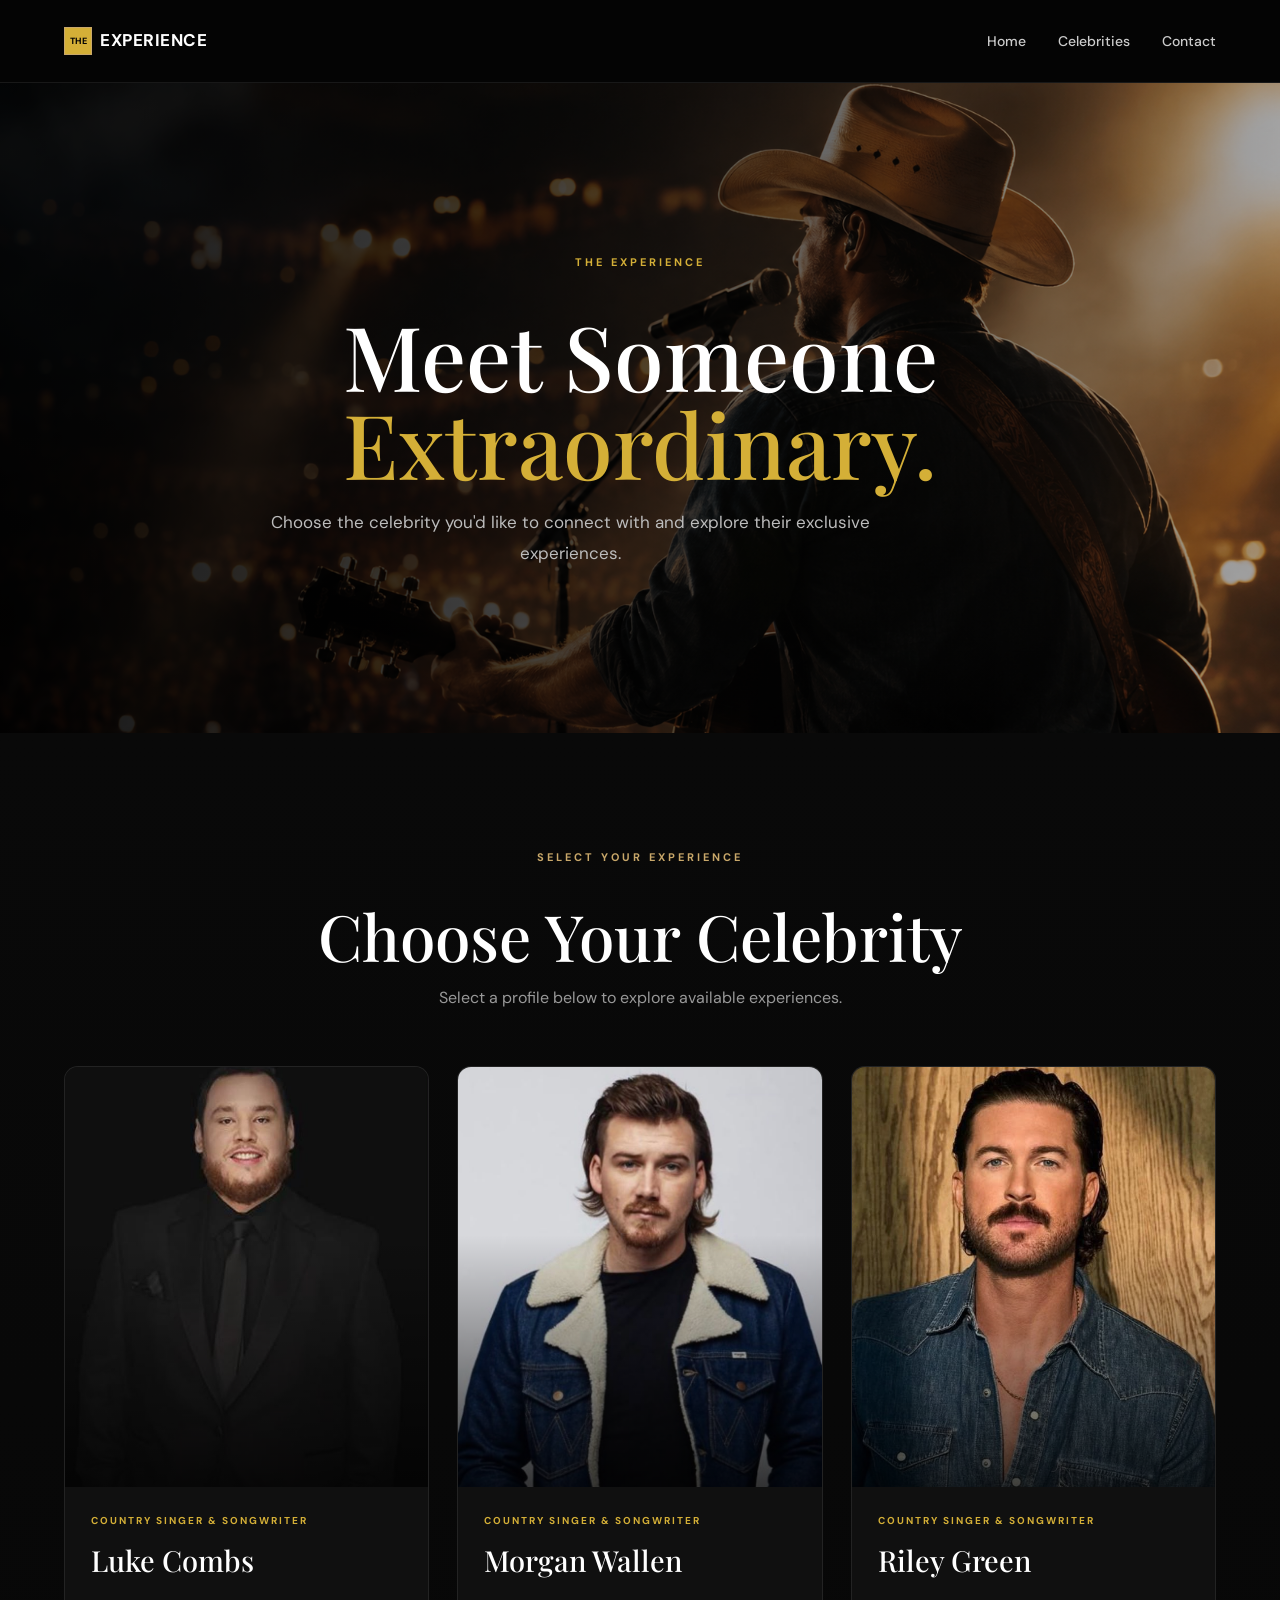
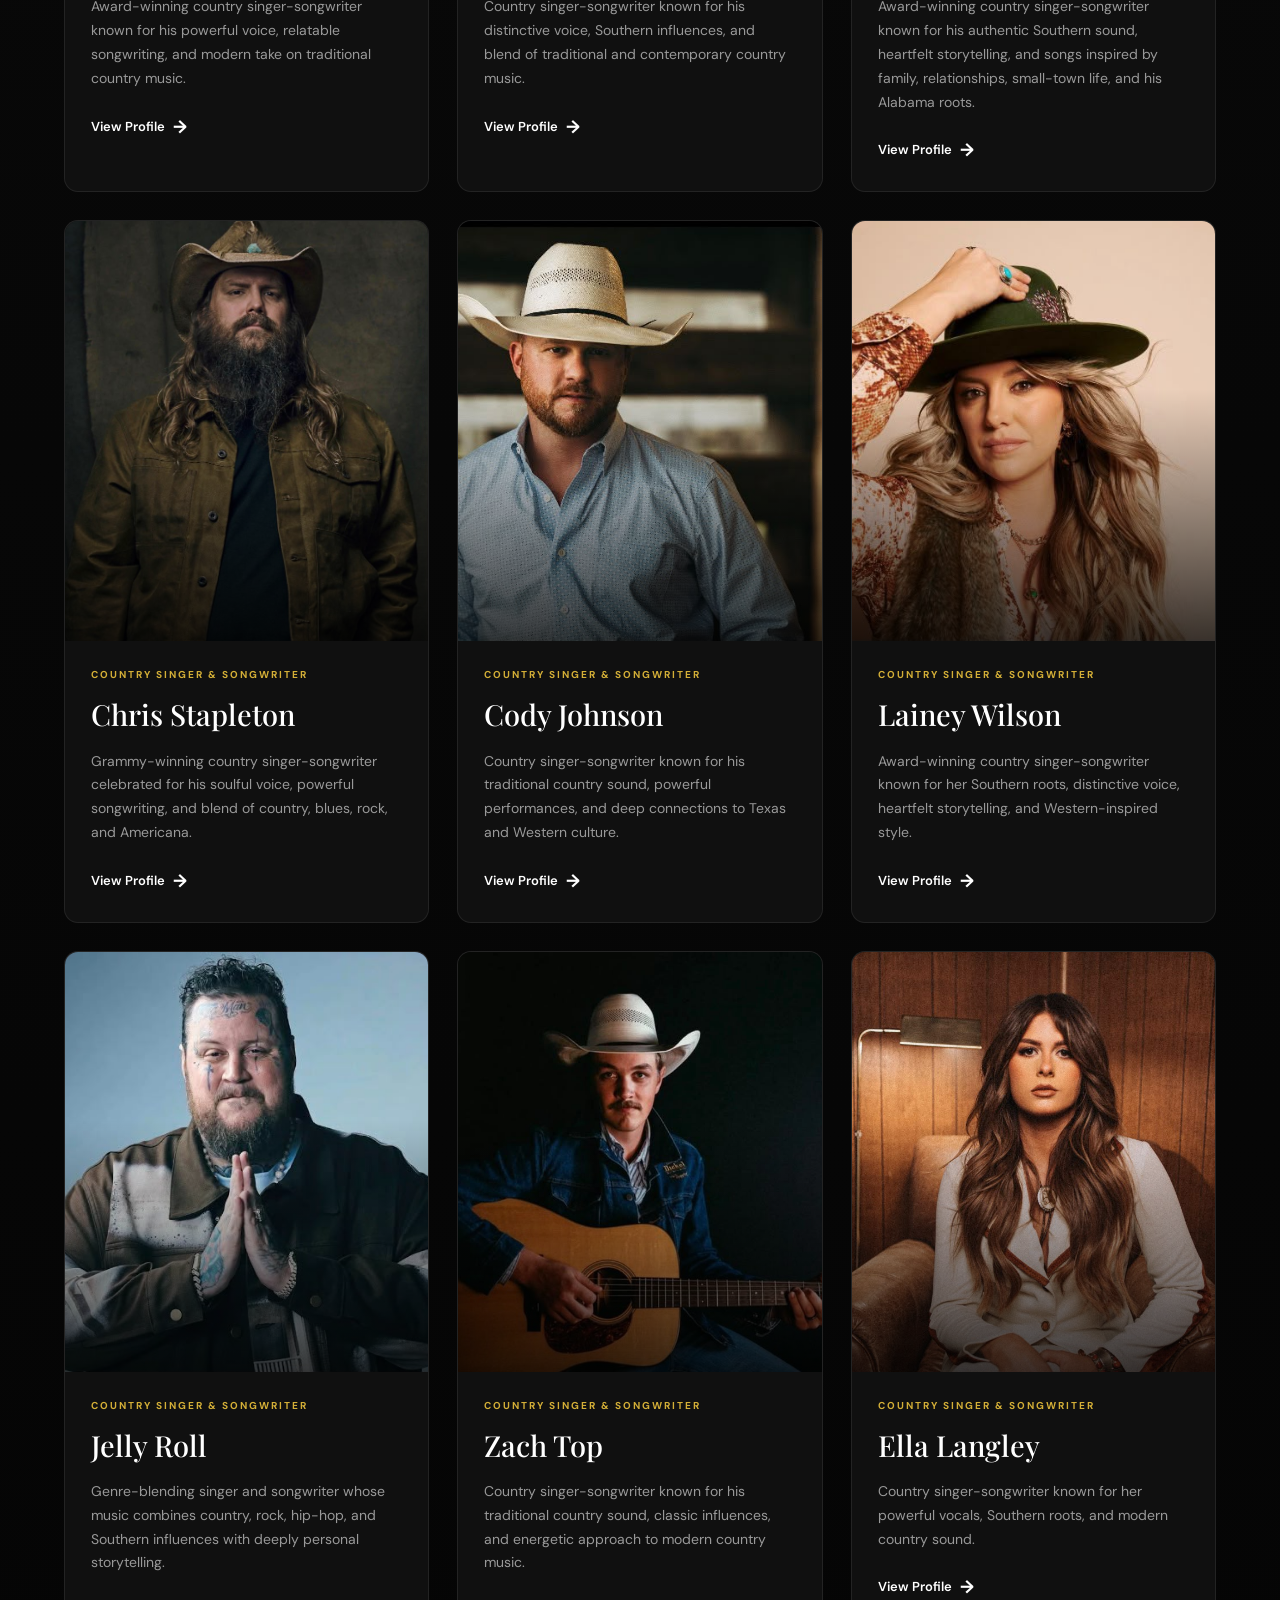
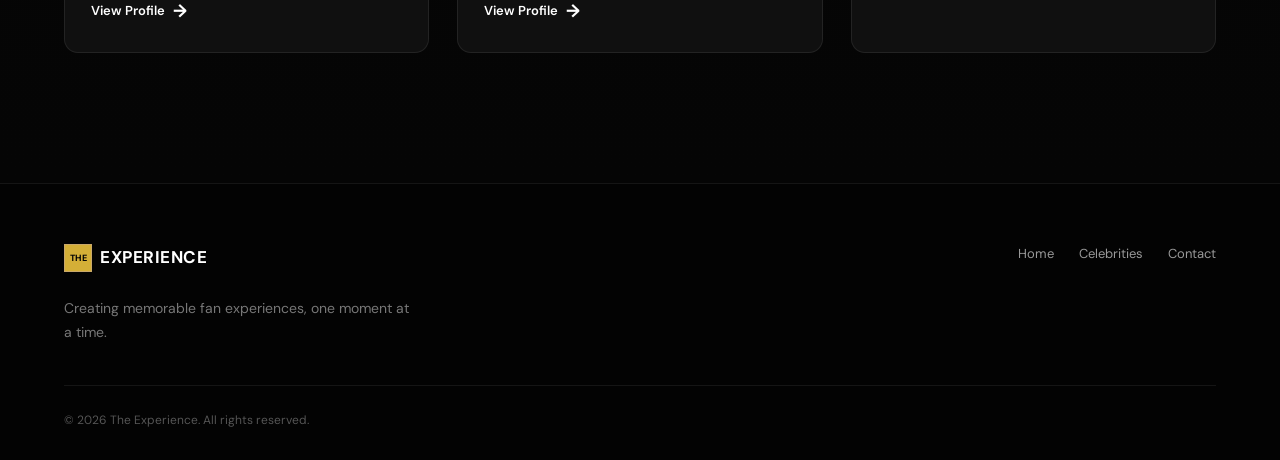
==== index.html @ 3ebaceb6 "Initial Redlightmanagementbooking.com" ====
<!DOCTYPE html>
<html lang="en">

<head>
    <meta charset="UTF-8">

    <meta name="viewport" content="width=device-width, initial-scale=1.0">

    <title>Select Your Celebrity</title>

    <link rel="stylesheet" href="css/style.css">

    <link
        href="https://fonts.googleapis.com/css2?family=DM+Sans:wght@400;500;600;700&family=Playfair+Display:wght@500;600;700&display=swap"
        rel="stylesheet">
</head>

<body>

    <!-- NAVIGATION -->

    <header class="site-header">

        <div class="container nav-container">

            <a href="index.html" class="logo">
                <span>THE</span>
                EXPERIENCE
            </a>

            <nav class="main-nav">

                <a href="index.html">
                    Home
                </a>

                <a href="#celebrities">
                    Celebrities
                </a>

                <a href="#" id="contactTawk">
                    Contact
                </a>

            </nav>

        </div>

    </header>


    <!-- HERO -->

    <main>

        <section class="selection-hero">

            <div class="container">

                <div class="selection-content">

                    <span class="eyebrow">
                        THE EXPERIENCE
                    </span>

                    <h1>
                        Meet Someone
                        <br>
                        <em>Extraordinary.</em>
                    </h1>

                    <p>
                        Choose the celebrity you'd like to
                        connect with and explore their
                        exclusive experiences.
                    </p>

                </div>

            </div>

        </section>


        <!-- CELEBRITY SELECTION -->

        <section class="celebrity-selection" id="celebrities">

            <div class="container">

                <div class="section-heading">

                    <span class="eyebrow">
                        SELECT YOUR EXPERIENCE
                    </span>

                    <h2>
                        Choose Your Celebrity
                    </h2>

                    <p>
                        Select a profile below to explore
                        available experiences.
                    </p>

                </div>


                <!-- CARDS GENERATED BY JAVASCRIPT -->

                <div class="celebrity-grid" id="celebrityGrid"></div>

            </div>

        </section>

    </main>


    <!-- FOOTER -->

    <footer class="site-footer">

        <div class="container">

            <div class="footer-content">

                <div>
                    <div class="logo">
                        <span>THE</span>
                        EXPERIENCE
                    </div>
                    <br>

                    <p>
                        Creating memorable fan experiences,
                        one moment at a time.
                    </p>
                </div>

                <div class="footer-links">

                    <a href="index.html">
                        Home
                    </a>

                    <a href="#celebrities">
                        Celebrities
                    </a>

                    <a href="#" id="contactTawk">
                        Contact
                    </a>

                </div>

            </div>

            <div class="footer-bottom">

                <p>
                    © 2026 The Experience.
                    All rights reserved.
                </p>

            </div>

        </div>

    </footer>


    <script src="js/celebrities.js"></script>
    <script src="js/script.js"></script>

    <!--Start of Tawk.to Script-->
    <script type="text/javascript">
        var Tawk_API = Tawk_API || {}, Tawk_LoadStart = new Date();
        (function () {
            var s1 = document.createElement("script"), s0 = document.getElementsByTagName("script")[0];
            s1.async = true;
            s1.src = 'https://embed.tawk.to/6ab15b1804573f34480e9dd4/1k32cnn01';
            s1.charset = 'UTF-8';
            s1.setAttribute('crossorigin', '*');
            s0.parentNode.insertBefore(s1, s0);
        })();
    </script>
    <!--End of Tawk.to Script-->
</body>

</html>
---- css/style.css ----
* {
    margin: 0;
    padding: 0;
    box-sizing: border-box;
}

:root {
    --black: #080808;
    --dark: #101010;
    --dark-2: #151515;
    --white: #ffffff;
    --gray: #a5a5a5;
    --gold: #c9a86a;
    --gold-light: #e0c38b;
    --border: rgba(255, 255, 255, 0.1);
}

html {
    scroll-behavior: smooth;
}

body {
    background: var(--black);
    color: var(--white);
    font-family: "DM Sans", sans-serif;
    line-height: 1.6;
}

a {
    color: inherit;
    text-decoration: none;
}

img {
    width: 100%;
    display: block;
}

.navbar {
    height: 85px;
    padding: 0 6%;
    display: flex;
    align-items: center;
    justify-content: space-between;
    border-bottom: 1px solid var(--border);
    background: rgba(8, 8, 8, 0.9);
    backdrop-filter: blur(15px);
    position: sticky;
    top: 0;
    z-index: 1000;
}

.logo {
    display: flex;
    align-items: center;
    gap: 12px;
    font-size: 19px;
    font-weight: 700;
}

.logo span {
    width: 38px;
    height: 38px;
    border: 1px solid var(--gold);
    color: var(--gold);
    display: flex;
    align-items: center;
    justify-content: center;
    font-size: 12px;
    letter-spacing: 1px;
}

.nav-links {
    display: flex;
    gap: 35px;
}

.nav-links a {
    color: #aaa;
    font-size: 14px;
    transition: 0.3s;
}

.nav-links a:hover,
.nav-links .active {
    color: white;
}

.explore-button {
    /* border: 1px solid var(--gold); */
    padding: 11px 18px;
    color: var(--gold);
    font-size: 13px;
    transition: 0.3s;
}

.explore-button:hover {
    background: var(--gold);
    color: black;
}

.profile-actions {
    display: flex;
    flex-wrap: wrap;
    gap: 14px;
    margin-top: 32px;
    padding-top: 4px;
    align-items: center;
}

.explore-button {
    display: inline-flex;
    align-items: center;
    justify-content: center;
    min-height: 42px;
    padding: 0 15px;
    color: var(--gold);
    font-size: 13px;
    font-weight: 500;
    letter-spacing: 0.4px;
    text-decoration: none;
    border: 1px solid var(--gold);
    transition: all 0.3s ease;
}

.explore-button:hover {
    background: var(--gold);
    color: black;
    transform: translateY(-1px);
}

@media (max-width: 700px) {
    .profile-actions {
        margin-top: 26px;
        gap: 10px;
    }

    .explore-button {
        padding: 10px 15px;
        font-size: 12px;
    }
}

.nav-button {
    display: inline-flex;
    align-items: center;
    justify-content: center;
    white-space: nowrap;
    margin-left: 20px;
    border: 1px solid var(--gold);
    padding: 11px 18px;
    color: var(--gold);
    font-size: 13px;
    transition: 0.3s;
}

.nav-button:hover {
    background: var(--gold);
    color: black;
}

.menu-toggle {
    display: none;
    background: none;
    color: white;
    border: none;
    font-size: 25px;
    cursor: pointer;
}

.hero {
    min-height: calc(100vh - 85px);
    padding: 80px 8%;
    display: grid;
    grid-template-columns: 1fr 0.85fr;
    gap: 80px;
    align-items: center;
}

.eyebrow {
    color: var(--gold);
    font-size: 11px;
    font-weight: 700;
    letter-spacing: 3px;
    margin-bottom: 20px;
}

.hero h1 {
    font-family: "Playfair Display", serif;
    font-size: clamp(55px, 7vw, 100px);
    line-height: 0.98;
    font-weight: 500;
    max-width: 700px;
}

.hero h1 span,
.section-heading span,
.about-content h2 span,
.cta h2 span {
    color: var(--gold);
}

.hero-text {
    color: var(--gray);
    max-width: 520px;
    margin: 30px 0;
    font-size: 17px;
}

.hero-buttons {
    display: flex;
    gap: 15px;
}

.btn {
    display: inline-block;
    padding: 14px 24px;
    font-size: 13px;
    font-weight: 600;
    transition: 0.3s;
}

.btn-primary {
    background: var(--gold);
    color: #080808;
}

.btn-primary:hover {
    background: var(--gold-light);
    transform: translateY(-2px);
}

.btn-outline {
    border: 1px solid var(--border);
    color: white;
}

.btn-outline:hover {
    border-color: var(--gold);
    color: var(--gold);
}

.hero-image {
    position: relative;
    max-width: 520px;
    margin-left: auto;
}

.hero-image img {
    height: 650px;
    object-fit: cover;
    filter: grayscale(10%);
}

.image-glow {
    position: absolute;
    width: 250px;
    height: 250px;
    background: rgba(201, 168, 106, 0.2);
    filter: blur(100px);
    right: -50px;
    bottom: 30px;
}

.floating-card {
    position: absolute;
    bottom: 30px;
    left: -40px;
    background: rgba(15, 15, 15, 0.9);
    border: 1px solid var(--border);
    padding: 16px 20px;
    display: flex;
    align-items: center;
    gap: 12px;
    backdrop-filter: blur(10px);
}

.floating-card strong {
    display: block;
    font-size: 13px;
}

.floating-card small {
    color: var(--gray);
    font-size: 11px;
}

.status-dot {
    width: 8px;
    height: 8px;
    background: #69c56b;
    border-radius: 50%;
}

.stats {
    border-top: 1px solid var(--border);
    border-bottom: 1px solid var(--border);
    padding: 30px 8%;
    display: grid;
    grid-template-columns: repeat(4, 1fr);
}

.stat {
    text-align: center;
    border-right: 1px solid var(--border);
}

.stat:last-child {
    border: none;
}

.stat strong {
    display: block;
    font-family: "Playfair Display", serif;
    color: var(--gold);
    font-size: 30px;
}

.stat span {
    color: var(--gray);
    font-size: 12px;
}

.section {
    padding: 130px 8%;
}

.about {
    display: grid;
    grid-template-columns: 0.9fr 1fr;
    gap: 100px;
    align-items: center;
}

.about-image img {
    height: 600px;
    object-fit: cover;
}

.about-content h2,
.section-heading h2,
.cta h2 {
    font-family: "Playfair Display", serif;
    font-size: clamp(40px, 5vw, 65px);
    font-weight: 500;
    line-height: 1.1;
}

.about-content p {
    color: var(--gray);
    margin-top: 25px;
    max-width: 560px;
}

.text-link {
    display: inline-block;
    margin-top: 30px;
    color: var(--gold);
    font-size: 14px;
}

.section-heading {
    margin-bottom: 60px;
    max-width: 650px;
}

.experience {
    background: #0d0d0d;
}

.experience-grid {
    display: grid;
    grid-template-columns: repeat(4, 1fr);
    border-top: 1px solid var(--border);
}

.experience-card {
    padding: 35px 30px;
    border-right: 1px solid var(--border);
}

.experience-card:last-child {
    border-right: none;
}

.number {
    color: var(--gold);
    font-size: 12px;
    margin-bottom: 50px;
}

.experience-card h3 {
    margin-bottom: 15px;
}

.experience-card p {
    color: var(--gray);
    font-size: 14px;
}

.package-grid {
    display: grid;
    grid-template-columns: repeat(3, 1fr);
    gap: 20px;
}

.package-card {
    border: 1px solid var(--border);
    padding: 35px;
    position: relative;
    background: #0d0d0d;
}

.package-card.featured {
    border-color: var(--gold);
}

.popular {
    position: absolute;
    top: 0;
    right: 0;
    background: var(--gold);
    color: black;
    padding: 7px 12px;
    font-size: 9px;
    font-weight: 700;
    letter-spacing: 1px;
}

.package-top span {
    color: var(--gold);
    font-size: 10px;
    letter-spacing: 2px;
}

.package-top h3 {
    font-family: "Playfair Display", serif;
    font-size: 27px;
    margin-top: 10px;
}

.price {
    font-size: 38px;
    margin: 20px 0;
}

.package-card ul {
    list-style: none;
    border-top: 1px solid var(--border);
    padding-top: 20px;
}

.package-card li {
    color: var(--gray);
    font-size: 13px;
    margin: 12px 0;
}

.package-button {
    display: block;
    text-align: center;
    border: 1px solid var(--border);
    padding: 13px;
    margin-top: 30px;
    font-size: 12px;
    transition: 0.3s;
}

.package-button:hover {
    background: var(--gold);
    color: black;
}

.center-button {
    text-align: center;
    margin-top: 50px;
}

.cta {
    margin: 0 8% 120px;
    padding: 90px;
    background: #111;
    border: 1px solid var(--border);
    text-align: center;
}

.cta>div {
    max-width: 700px;
    margin: auto;
}

.cta p:not(.eyebrow) {
    color: var(--gray);
    margin: 25px auto;
    max-width: 550px;
}

footer {
    border-top: 1px solid var(--border);
    padding: 70px 8% 30px;
}

.footer-main {
    display: flex;
    justify-content: space-between;
    gap: 50px;
}

.footer-main>div:first-child {
    max-width: 300px;
}

.footer-main p {
    color: var(--gray);
    font-size: 13px;
    margin-top: 20px;
}

.footer-links {
    display: flex;
    gap: 80px;
}

.footer-links div {
    display: flex;
    flex-direction: column;
    gap: 10px;
}

.footer-links h4 {
    margin-bottom: 10px;
    font-size: 13px;
}

.footer-links a {
    color: var(--gray);
    font-size: 12px;
}

.footer-links a:hover {
    color: var(--gold);
}

.footer-bottom {
    border-top: 1px solid var(--border);
    margin-top: 60px;
    padding-top: 25px;
    display: flex;
    justify-content: space-between;
    color: #666;
    font-size: 11px;
}


@media (max-width: 900px) {

    /* Keep Request a Meet & Greet inside nav & visible on mobile */


    .nav-links {
        display: none;
        position: absolute;
        top: 100%;
        left: 0;
        right: 0;
        width: 100%;
        background: #050505;
        padding: 20px;
        flex-direction: column;
        gap: 18px;
        z-index: 1000;
    }

    .nav-links.mobile-open {
        display: flex;
    }

    .nav-links .nav-button {
        display: inline-flex;
        width: 100%;
        margin: 8px 0 0;
        justify-content: center;
    }

    .menu-toggle {
        display: flex;
    }



    .menu-toggle {
        display: block;
    }

    .hero {
        grid-template-columns: 1fr;
        padding-top: 60px;
    }

    .hero-image {
        margin: auto;
        width: 100%;
    }

    .stats {
        grid-template-columns: repeat(2, 1fr);
        gap: 25px;
    }

    .stat:nth-child(2) {
        border: none;
    }

    .about {
        grid-template-columns: 1fr;
        gap: 50px;
    }

    .experience-grid {
        grid-template-columns: repeat(2, 1fr);
    }

    .experience-card:nth-child(2) {
        border-right: none;
    }

    .package-grid {
        grid-template-columns: 1fr;
    }

    .footer-main {
        flex-direction: column;
    }

    .footer-links {
        flex-wrap: wrap;
        gap: 40px;
    }
}


@media (max-width: 600px) {

    .navbar {
        padding: 0 5%;
    }

    .hero,
    .section {
        padding-left: 5%;
        padding-right: 5%;
    }

    .hero h1 {
        font-size: 54px;
    }

    .hero-buttons {
        flex-direction: column;
    }

    .hero-buttons .btn {
        text-align: center;
    }

    .hero-image img {
        height: 500px;
    }

    .floating-card {
        left: 15px;
    }

    .stats {
        padding: 30px 5%;
    }

    .experience-grid {
        grid-template-columns: 1fr;
    }

    .experience-card {
        border-right: none;
        border-bottom: 1px solid var(--border);
    }

    .cta {
        margin: 0 5% 80px;
        padding: 60px 25px;
    }

    .footer-bottom {
        flex-direction: column;
        gap: 10px;
    }
}

.reveal {
    opacity: 0;
    transform: translateY(25px);
    transition: 0.7s ease;
}

.reveal.show {
    opacity: 1;
    transform: translateY(0);
}

@media (max-width: 900px) {

    .nav-links.mobile-open {
        display: flex;
        position: absolute;
        top: 85px;
        left: 0;
        right: 0;
        background: #080808;
        border-bottom: 1px solid rgba(255, 255, 255, 0.1);
        padding: 25px;
        flex-direction: column;
        gap: 20px;
    }

}


/* ================================
   PACKAGES PAGE
================================ */

.page-hero {
    padding: 120px 8% 80px;
    text-align: center;
    border-bottom: 1px solid var(--border);
}

.page-hero h1 {
    font-family: "Playfair Display", serif;
    font-size: clamp(50px, 7vw, 85px);
    font-weight: 500;
    line-height: 1;
}

.page-hero h1 span {
    color: var(--gold);
}

.page-hero>p:last-child {
    max-width: 600px;
    margin: 30px auto 0;
    color: var(--gray);
}

.packages-section {
    padding: 100px 8%;
}

.large-packages {
    align-items: stretch;
}

.large-packages .package-card {
    display: flex;
    flex-direction: column;
}

.package-description {
    color: var(--gray);
    font-size: 13px;
    line-height: 1.7;
    margin-top: 10px;
}

.package-divider {
    height: 1px;
    background: var(--border);
    margin: 30px 0;
}

.package-card h4 {
    font-size: 13px;
    margin-bottom: 15px;
}

.large-packages .package-card ul {
    flex: 1;
}

.package-note {
    margin: 0 8% 120px;
    padding: 80px;
    background: #0d0d0d;
    border: 1px solid var(--border);
}

.package-note>div {
    max-width: 750px;
}

.package-note h2 {
    font-family: "Playfair Display", serif;
    font-size: clamp(35px, 5vw, 55px);
    font-weight: 500;
    line-height: 1.1;
}

.package-note h2 span {
    color: var(--gold);
}

.package-note p:not(.eyebrow) {
    color: var(--gray);
    margin-top: 25px;
    max-width: 650px;
}

@media (max-width: 900px) {

    .page-hero {
        padding: 90px 5% 60px;
    }

    .packages-section {
        padding: 70px 5%;
    }

    .package-note {
        margin: 0 5% 80px;
        padding: 50px 30px;
    }

}



/* ================================
   BOOKING PAGE
================================ */

.booking-hero {
    padding: 110px 8% 80px;
    border-bottom: 1px solid var(--border);
}

.booking-hero h1 {
    font-family: "Playfair Display", serif;
    font-size: clamp(50px, 7vw, 85px);
    font-weight: 500;
    line-height: 1;
}

.booking-hero h1 span {
    color: var(--gold);
}

.booking-hero>p:last-child {
    max-width: 650px;
    color: var(--gray);
    margin-top: 25px;
}

.booking-section {
    padding: 100px 8% 130px;
}

.booking-layout {
    display: grid;
    grid-template-columns: 0.75fr 1.25fr;
    gap: 90px;
    align-items: start;
}

.booking-info {
    position: sticky;
    top: 120px;
}

.booking-info h2 {
    font-family: "Playfair Display", serif;
    font-size: clamp(40px, 4vw, 58px);
    font-weight: 500;
    line-height: 1.1;
}

.booking-info>p:not(.eyebrow) {
    color: var(--gray);
    margin: 25px 0 50px;
}

.booking-point {
    display: flex;
    gap: 20px;
    padding: 25px 0;
    border-top: 1px solid var(--border);
}

.booking-point>span {
    color: var(--gold);
    font-size: 12px;
}

.booking-point h3 {
    font-size: 14px;
    margin-bottom: 5px;
}

.booking-point p {
    color: var(--gray);
    font-size: 12px;
}

.booking-form-container {
    background: #0d0d0d;
    border: 1px solid var(--border);
    padding: 45px;
}

.form-title {
    border-bottom: 1px solid var(--border);
    padding-bottom: 30px;
    margin-bottom: 30px;
}

.form-title>span {
    color: var(--gold);
    font-size: 10px;
    letter-spacing: 2px;
}

.form-title h2 {
    font-family: "Playfair Display", serif;
    font-size: 35px;
    font-weight: 500;
    margin-top: 8px;
}

.form-row {
    display: grid;
    grid-template-columns: 1fr 1fr;
    gap: 18px;
}

.form-group {
    margin-bottom: 22px;
}

.form-group label {
    display: block;
    font-size: 11px;
    color: #bbb;
    margin-bottom: 8px;
}

.form-group input,
.form-group select,
.form-group textarea {
    width: 100%;
    background: #080808;
    border: 1px solid #292929;
    color: white;
    padding: 14px;
    font-family: inherit;
    font-size: 13px;
    outline: none;
    transition: 0.3s;
}

.form-group input:focus,
.form-group select:focus,
.form-group textarea:focus {
    border-color: var(--gold);
}

.form-group textarea {
    resize: vertical;
}

.form-group select option {
    background: #111;
}

.checkbox {
    display: flex;
    gap: 10px;
    align-items: flex-start;
    color: var(--gray);
    font-size: 11px;
    line-height: 1.5;
    margin: 20px 0;
}

.checkbox input {
    margin-top: 3px;
    accent-color: var(--gold);
}

.form-submit {
    width: 100%;
    border: none;
    background: var(--gold);
    color: #080808;
    padding: 16px;
    font-family: inherit;
    font-weight: 700;
    cursor: pointer;
    transition: 0.3s;
}

.form-submit:hover {
    background: var(--gold-light);
}

.form-message {
    display: none;
    margin-top: 20px;
    padding: 15px;
    border: 1px solid var(--gold);
    color: var(--gold);
    font-size: 13px;
    text-align: center;
}

@media (max-width: 900px) {

    .booking-hero {
        padding: 80px 5% 60px;
    }

    .booking-section {
        padding: 70px 5%;
    }

    .booking-layout {
        grid-template-columns: 1fr;
        gap: 60px;
    }

    .booking-info {
        position: static;
    }

}

@media (max-width: 600px) {

    .booking-form-container {
        padding: 25px 20px;
    }

    .form-row {
        grid-template-columns: 1fr;
        gap: 0;
    }

}



/* =================================
   CONTACT PAGE
================================= */

.contact-hero {
    padding: 110px 8% 80px;
    border-bottom: 1px solid var(--border);
}

.contact-hero h1 {
    font-family: "Playfair Display", serif;
    font-size: clamp(50px, 7vw, 85px);
    font-weight: 500;
    line-height: 1;
    max-width: 850px;
}

.contact-hero h1 span {
    color: var(--gold);
}

.contact-hero>p:last-child {
    max-width: 650px;
    color: var(--gray);
    margin-top: 25px;
}


.contact-section {
    padding: 110px 8%;
}

.contact-grid {
    display: grid;
    grid-template-columns: 0.8fr 1.2fr;
    gap: 100px;
    align-items: start;
}

.contact-info h2 {
    font-family: "Playfair Display", serif;
    font-size: clamp(40px, 4vw, 58px);
    font-weight: 500;
    line-height: 1.1;
}

.contact-intro {
    color: var(--gray);
    margin: 25px 0 45px;
    max-width: 480px;
}

.contact-detail {
    display: flex;
    align-items: center;
    gap: 18px;
    padding: 22px 0;
    border-top: 1px solid var(--border);
}

.contact-icon {
    width: 42px;
    height: 42px;
    border: 1px solid var(--border);
    color: var(--gold);
    display: flex;
    align-items: center;
    justify-content: center;
}

.contact-detail small,
.social-section>small {
    display: block;
    color: var(--gold);
    font-size: 9px;
    letter-spacing: 2px;
    margin-bottom: 5px;
}

.contact-detail a,
.contact-detail p {
    color: #ddd;
    font-size: 13px;
}

.contact-detail a:hover {
    color: var(--gold);
}

.social-section {
    margin-top: 25px;
    padding-top: 25px;
    border-top: 1px solid var(--border);
}

.social-links {
    display: flex;
    gap: 20px;
    margin-top: 12px;
}

.social-links a {
    color: var(--gray);
    font-size: 12px;
}

.social-links a:hover {
    color: var(--gold);
}


.contact-form-container {
    background: #0d0d0d;
    border: 1px solid var(--border);
    padding: 45px;
}


.faq-section {
    background: #0d0d0d;
    padding: 110px 8%;
}

.faq-list {
    max-width: 900px;
    border-top: 1px solid var(--border);
}

.faq-list details {
    border-bottom: 1px solid var(--border);
}

.faq-list summary {
    padding: 25px 0;
    list-style: none;
    cursor: pointer;
    display: flex;
    justify-content: space-between;
    align-items: center;
    font-size: 15px;
    font-weight: 600;
}

.faq-list summary::-webkit-details-marker {
    display: none;
}

.faq-list summary span {
    color: var(--gold);
    font-size: 22px;
    font-weight: 400;
}

.faq-list details p {
    color: var(--gray);
    font-size: 13px;
    max-width: 750px;
    padding: 0 0 25px;
    line-height: 1.8;
}


.contact-cta {
    margin: 110px 8%;
    padding: 90px 30px;
    border: 1px solid var(--border);
    background: #111;
    text-align: center;
}

.contact-cta h2 {
    font-family: "Playfair Display", serif;
    font-size: clamp(40px, 5vw, 65px);
    font-weight: 500;
    line-height: 1.1;
}

.contact-cta h2 span {
    color: var(--gold);
}

.contact-cta>p:not(.eyebrow) {
    color: var(--gray);
    margin: 20px auto 30px;
}


@media (max-width: 900px) {

    .contact-hero {
        padding: 80px 5% 60px;
    }

    .contact-section {
        padding: 70px 5%;
    }

    .contact-grid {
        grid-template-columns: 1fr;
        gap: 60px;
    }

    .faq-section {
        padding: 80px 5%;
    }

    .contact-cta {
        margin: 80px 5%;
        padding: 60px 25px;
    }

}


@media (max-width: 600px) {

    .contact-form-container {
        padding: 25px 20px;
    }

    .social-links {
        flex-wrap: wrap;
    }

}


/* =================================
   DONATION PAGE
================================= */

.donation-hero {
    padding: 120px 8% 90px;
    border-bottom: 1px solid var(--border);
}

.donation-hero-content {
    max-width: 900px;
}

.donation-hero h1 {
    font-family: "Playfair Display", serif;
    font-size: clamp(52px, 7vw, 90px);
    font-weight: 500;
    line-height: 1;
}

.donation-hero h1 span {
    color: var(--gold);
    display: block;
}

.donation-hero p:last-child {
    color: var(--gray);
    max-width: 650px;
    margin-top: 30px;
    font-size: 16px;
}


.donation-section {
    padding: 110px 8%;
}

.donation-layout {
    display: grid;
    grid-template-columns: 0.9fr 1.1fr;
    gap: 100px;
    align-items: start;
}

.donation-about h2 {
    font-family: "Playfair Display", serif;
    font-size: clamp(40px, 4vw, 60px);
    font-weight: 500;
    line-height: 1.1;
}

.donation-about h2 span {
    color: var(--gold);
}

.donation-about>p:not(.eyebrow) {
    color: var(--gray);
    max-width: 520px;
    margin: 25px 0 45px;
}


.donation-point {
    display: flex;
    gap: 20px;
    padding: 25px 0;
    border-top: 1px solid var(--border);
}

.donation-number {
    color: var(--gold);
    font-size: 12px;
}

.donation-point h3 {
    font-size: 14px;
    margin-bottom: 5px;
}

.donation-point p {
    color: var(--gray);
    font-size: 12px;
}


.donation-card {
    background: #0d0d0d;
    border: 1px solid var(--border);
    padding: 45px;
}

.donation-card-header {
    border-bottom: 1px solid var(--border);
    padding-bottom: 30px;
    margin-bottom: 30px;
}

.donation-card-header span {
    color: var(--gold);
    font-size: 10px;
    letter-spacing: 2px;
}

.donation-card-header h2 {
    font-family: "Playfair Display", serif;
    font-size: 36px;
    font-weight: 500;
    margin-top: 8px;
}


.amount-grid {
    display: grid;
    grid-template-columns: repeat(3, 1fr);
    gap: 10px;
}

.amount-button {
    background: #080808;
    border: 1px solid #292929;
    color: white;
    padding: 17px 10px;
    cursor: pointer;
    font-family: inherit;
    font-weight: 600;
    transition: 0.25s;
}

.amount-button:hover,
.amount-button.selected {
    border-color: var(--gold);
    color: var(--gold);
}


.custom-donation {
    margin-top: 25px;
}

.custom-donation label {
    display: block;
    color: #bbb;
    font-size: 11px;
    margin-bottom: 8px;
}

.amount-input {
    display: flex;
    align-items: center;
    border: 1px solid #292929;
    background: #080808;
}

.amount-input span {
    padding-left: 15px;
    color: var(--gold);
}

.amount-input input {
    width: 100%;
    border: none;
    outline: none;
    background: transparent;
    color: white;
    padding: 15px 10px;
    font-family: inherit;
}


.selected-donation {
    display: flex;
    justify-content: space-between;
    align-items: center;
    border-top: 1px solid var(--border);
    border-bottom: 1px solid var(--border);
    margin-top: 25px;
    padding: 20px 0;
}

.selected-donation span {
    color: var(--gray);
    font-size: 12px;
}

.selected-donation strong {
    color: var(--gold);
    font-size: 22px;
}


.donate-button {
    width: 100%;
    margin-top: 25px;
    border: none;
    background: var(--gold);
    color: #080808;
    padding: 16px;
    font-family: inherit;
    font-weight: 700;
    cursor: pointer;
    transition: 0.3s;
}

.donate-button:hover {
    background: var(--gold-light);
}

.donation-note {
    text-align: center;
    color: #666;
    font-size: 10px;
    margin-top: 15px;
}


.payment-section {
    background: #0d0d0d;
    padding: 110px 8%;
}

.payment-intro {
    color: var(--gray);
    max-width: 600px;
    margin-top: 20px;
}


.payment-grid {
    display: grid;
    grid-template-columns: repeat(1fr);
    gap: 20px;
    margin-top: 60px;
}

.payment-method {
    background: #101010;
    border: 1px solid var(--border);
    padding: 35px;
}

.payment-method h3 {
    margin-top: 20px;
}

.payment-method>p {
    color: var(--gray);
    font-size: 13px;
    margin: 12px 0 25px;
}


.payment-icon {
    width: 48px;
    height: 48px;
    border: 1px solid var(--gold);
    color: var(--gold);
    display: flex;
    align-items: center;
    justify-content: center;
    font-size: 9px;
    letter-spacing: 1px;
}


.payment-action {
    width: 100%;
    border: 1px solid var(--border);
    background: transparent;
    color: white;
    padding: 13px;
    cursor: pointer;
    font-family: inherit;
}

.payment-action:hover {
    border-color: var(--gold);
    color: var(--gold);
}


.crypto-selector {
    display: flex;
    gap: 5px;
    margin-bottom: 20px;
}

.crypto-tab {
    flex: 1;
    background: #080808;
    border: 1px solid #292929;
    color: var(--gray);
    padding: 9px 5px;
    font-size: 10px;
    cursor: pointer;
}

.crypto-tab.active {
    border-color: var(--gold);
    color: var(--gold);
}


.qr-container {
    background: white;
    width: 180px;
    height: 180px;
    margin: 20px auto;
    display: flex;
    align-items: center;
    justify-content: center;
}

.qr-container img {
    width: 160px;
    height: 160px;
    object-fit: contain;
}


.wallet-label {
    color: var(--gray);
    font-size: 10px;
    margin-bottom: 7px;
}

.wallet-box {
    display: flex;
    border: 1px solid #292929;
    background: #080808;
}

.wallet-box span {
    flex: 1;
    padding: 12px;
    color: #aaa;
    font-size: 9px;
    overflow: hidden;
    white-space: nowrap;
    text-overflow: ellipsis;
}

.wallet-box button {
    border: none;
    border-left: 1px solid #292929;
    background: transparent;
    color: var(--gold);
    padding: 0 12px;
    cursor: pointer;
}


.crypto-warning {
    color: #777 !important;
    font-size: 10px !important;
    line-height: 1.6;
    margin-top: 15px !important;
}


.bank-details {
    border-top: 1px solid var(--border);
}

.bank-details div {
    padding: 13px 0;
    border-bottom: 1px solid var(--border);
}

.bank-details span {
    display: block;
    color: var(--gold);
    font-size: 8px;
    letter-spacing: 1px;
    margin-bottom: 4px;
}

.bank-details strong {
    color: #ddd;
    font-size: 12px;
}


.payment-note {
    font-size: 10px !important;
    color: #777 !important;
}


.transparency-section {
    padding: 100px 8%;
}

.transparency-section>div {
    max-width: 800px;
    margin: auto;
    text-align: center;
}

.transparency-section h2 {
    font-family: "Playfair Display", serif;
    font-size: clamp(40px, 5vw, 60px);
    font-weight: 500;
}

.transparency-section p:last-child {
    color: var(--gray);
    margin-top: 25px;
    line-height: 1.8;
}


@media (max-width: 1000px) {

    .donation-layout {
        grid-template-columns: 1fr;
        gap: 60px;
    }

    .payment-grid {
        grid-template-columns: 1fr;
    }

}


@media (max-width: 600px) {

    .donation-hero {
        padding: 80px 5% 60px;
    }

    .donation-section,
    .payment-section,
    .transparency-section {
        padding-left: 5%;
        padding-right: 5%;
    }

    .donation-card {
        padding: 25px 20px;
    }

    .amount-grid {
        grid-template-columns: repeat(2, 1fr);
    }

}

/* =========================
   DIRECT PAYMENT - HIDDEN
========================= */

#directPaymentSection {
    display: none;
}

#directPaymentSection.show-payment {
    display: block;
    animation: paymentReveal 0.6s ease;
}

@keyframes paymentReveal {
    from {
        opacity: 0;
        transform: translateY(25px);
    }

    to {
        opacity: 1;
        transform: translateY(0);
    }
}

/* Selected donation amount shown in payment section */
.payment-amount-highlight {
    margin: 0 auto 30px;
    max-width: 500px;
    padding: 22px 25px;
    border: 1px solid rgba(212, 175, 55, 0.5);
    background: rgba(212, 175, 55, 0.08);
    border-radius: 14px;
    text-align: center;
}

.payment-amount-highlight span {
    display: block;
    color: #aaa;
    font-size: 13px;
    text-transform: uppercase;
    letter-spacing: 2px;
    margin-bottom: 8px;
}

.payment-amount-highlight strong {
    display: block;
    color: #d4af37;
    font-size: 38px;
    font-family: "Playfair Display", serif;
}

/* =========================================
   DIRECT PAYMENT REVEAL
========================================= */

#directPaymentSection {
    display: none;
}

#directPaymentSection.show-payment {
    display: block;
    animation: paymentReveal 0.6s ease forwards;
}

@keyframes paymentReveal {
    from {
        opacity: 0;
        transform: translateY(30px);
    }

    to {
        opacity: 1;
        transform: translateY(0);
    }
}

/* Selected contribution amount */

.payment-amount-highlight {
    width: min(100%, 520px);
    margin: 0 auto 35px;
    padding: 25px;
    text-align: center;

    background: rgba(212, 175, 55, 0.06);
    border: 1px solid rgba(212, 175, 55, 0.45);
    border-radius: 16px;

    box-shadow: 0 15px 40px rgba(0, 0, 0, 0.25);
}

.payment-amount-highlight span {
    display: block;
    margin-bottom: 8px;

    color: #999;
    font-size: 12px;
    font-weight: 600;

    text-transform: uppercase;
    letter-spacing: 2px;
}

.payment-amount-highlight strong {
    display: block;

    color: #d4af37;
    font-family: "Playfair Display", serif;
    font-size: 42px;
    line-height: 1.1;
}

/* Payment method amount */

.payment-method-amount {
    display: inline-block;
    margin-top: 8px;

    color: #d4af37;
    font-size: 14px;
    font-weight: 600;
}

/* Back button */

.back-to-contribution {
    display: block;
    margin: 30px auto 0;

    padding: 10px 18px;

    background: transparent;
    border: 1px solid rgba(255, 255, 255, 0.15);
    border-radius: 8px;

    color: #aaa;
    font-size: 13px;

    cursor: pointer;
    transition: 0.3s ease;
}

.back-to-contribution:hover {
    border-color: rgba(212, 175, 55, 0.5);
    color: #d4af37;
}

/* Payment method selected amount */

.payment-method-amount {
    display: inline-block;
    margin-top: 8px;
    margin-bottom: 15px;

    color: #d4af37;
    font-size: 14px;
    font-weight: 600;
    letter-spacing: 0.3px;
}

.crypto-payment-amount,
.bank-payment-amount {
    display: block;
    margin-top: 15px;
    margin-bottom: 20px;
}

/* Amount inside Card button */

.payment-action {
    display: inline-flex;
    align-items: center;
    justify-content: center;
    gap: 10px;
}

.payment-action .payment-method-amount {
    margin: 0;
    color: inherit;
    font-size: inherit;
}

/* =========================================
   CELEBRITY SELECTION
========================================= */

.selection-hero {
    min-height: 65vh;
    display: flex;
    align-items: center;

    background:
        linear-gradient(rgba(0, 0, 0, 0.55),
            rgba(0, 0, 0, 0.8)),
        url("../images/celebrity-hero.jpg") center / cover no-repeat;

    text-align: center;
}

.selection-content {
    max-width: 800px;
    margin: 0 auto;
}

.selection-content h1 {
    margin: 18px 0;
    font-family: "Playfair Display", serif;
    font-size: clamp(3rem, 7vw, 6rem);
    line-height: 1;
}

.selection-content h1 em {
    color: #d4af37;
    font-style: normal;
}

.selection-content p {
    max-width: 620px;
    margin: 0 auto;

    color: #b7b7b7;
    font-size: 18px;
    line-height: 1.8;
}


/* Celebrity section */

.celebrity-selection {
    padding: 110px 0;
}

.celebrity-grid {
    display: grid;

    grid-template-columns:
        repeat(auto-fit, minmax(280px, 1fr));

    gap: 30px;

    margin-top: 55px;
}


/* Celebrity card */

.celebrity-card {
    position: relative;

    overflow: hidden;

    background: #111;
    border: 1px solid rgba(255, 255, 255, 0.08);

    border-radius: 16px;

    transition:
        transform 0.4s ease,
        border-color 0.4s ease,
        box-shadow 0.4s ease;
}

.celebrity-card:hover {
    transform: translateY(-8px);

    border-color:
        rgba(212, 175, 55, 0.5);

    box-shadow:
        0 25px 60px rgba(0, 0, 0, 0.45);
}


.celebrity-card-image {
    position: relative;

    height: 390px;

    overflow: hidden;
}

.celebrity-card-image img {
    width: 100%;
    height: 100%;

    object-fit: cover;

    transition:
        transform 0.6s ease;
}

.celebrity-card:hover .celebrity-card-image img {
    transform: scale(1.05);
}


.celebrity-card-overlay {
    position: absolute;

    inset: 0;

    background:
        linear-gradient(transparent 45%,
            rgba(0, 0, 0, 0.85));
}


.celebrity-card-content {
    padding: 25px;
}

.celebrity-card-content span {
    display: block;

    margin-bottom: 8px;

    color: #d4af37;

    font-size: 12px;
    font-weight: 600;

    text-transform: uppercase;
    letter-spacing: 1.5px;
}

.celebrity-card-content h3 {
    margin: 0 0 10px;

    font-family: "Playfair Display", serif;

    font-size: 28px;
}

.celebrity-card-content p {
    margin-bottom: 22px;

    color: #999;

    line-height: 1.6;
}


#profileBio p {
    margin: 0 0 20px;
    line-height: 1.8;
}

#profileBio ul {
    margin: 10px 0 25px;
    padding-left: 25px;
}

#profileBio li {
    margin-bottom: 8px;
    line-height: 1.7;
}

#profileBio h3 {
    margin-top: 25px;
    margin-bottom: 12px;
}

.celebrity-profile-link {
    display: inline-flex;

    align-items: center;
    gap: 8px;

    color: #fff;

    font-size: 14px;
    font-weight: 600;

    text-decoration: none;

    transition: color 0.3s ease;
}

.celebrity-profile-link:hover {
    color: #d4af37;
}

/* =========================================================
   MULTI-CELEBRITY HOMEPAGE
   ========================================================= */

/* ---------- GLOBAL ---------- */

body {
    margin: 0;
    background: #050505;
    color: #ffffff;
    font-family: "DM Sans", sans-serif;
}

.container {
    width: min(1180px, 90%);
    margin: 0 auto;
}


/* ---------- HEADER ---------- */

.site-header {
    position: relative;
    z-index: 100;

    width: 100%;

    background: rgba(5, 5, 5, 0.96);

    border-bottom: 1px solid rgba(255, 255, 255, 0.08);
}

.nav-container {
    min-height: 82px;

    display: flex;
    align-items: center;
    justify-content: space-between;
}

.logo {
    display: flex;
    align-items: center;
    gap: 8px;

    color: #ffffff;

    font-size: 17px;
    font-weight: 700;

    letter-spacing: 0.5px;

    text-decoration: none;
}

.logo span {
    display: inline-flex;
    align-items: center;
    justify-content: center;

    width: 28px;
    height: 28px;

    background: #d4af37;

    color: #050505;

    font-size: 9px;
    font-weight: 800;

    letter-spacing: 0;
}

.main-nav {
    display: flex;
    align-items: center;
    gap: 32px;
}

.main-nav a {
    position: relative;

    color: #cccccc;

    font-size: 14px;
    font-weight: 500;

    text-decoration: none;

    transition: color 0.3s ease;
}

.main-nav a:hover {
    color: #d4af37;
}


/* ---------- SELECTION HERO ---------- */

.selection-hero {
    min-height: 650px;

    display: flex;
    align-items: center;

    position: relative;

    background:
        linear-gradient(90deg,
            rgba(0, 0, 0, 0.92) 0%,
            rgba(0, 0, 0, 0.72) 45%,
            rgba(0, 0, 0, 0.35) 100%),
        url("../images/celebrity-hero.jpg") center / cover no-repeat;
}

.selection-content {
    max-width: 760px;

    padding: 80px 0;
}

.eyebrow {
    display: inline-block;

    color: #d4af37;

    font-size: 11px;
    font-weight: 700;

    letter-spacing: 3px;

    text-transform: uppercase;
}

.selection-content h1 {
    margin: 20px 0;

    color: #ffffff;

    font-family: "Playfair Display", serif;

    font-size: clamp(58px, 7vw, 100px);
    font-weight: 500;

    line-height: 0.98;
}

.selection-content h1 em {
    color: #d4af37;
    font-style: normal;
}

.selection-content p {
    max-width: 620px;

    margin: 0;

    color: #bcbcbc;

    font-size: 17px;
    line-height: 1.8;
}


/* ---------- CELEBRITY SECTION ---------- */

.celebrity-selection {
    padding: 110px 0 130px;

    background:
        linear-gradient(to bottom,
            #090909,
            #050505);
}

.section-heading {
    max-width: 700px;

    margin: 0 auto;

    text-align: center;
}

.section-heading h2 {
    margin: 15px 0;

    color: #ffffff;

    font-family: "Playfair Display", serif;

    font-size: clamp(42px, 5vw, 64px);
    font-weight: 500;

    line-height: 1.05;
}

.section-heading p {
    margin: 0 auto;

    max-width: 600px;

    color: #999999;

    font-size: 16px;
    line-height: 1.7;
}


/* ---------- CELEBRITY GRID ---------- */

.celebrity-grid {
    display: grid;

    grid-template-columns:
        repeat(3, minmax(0, 1fr));

    gap: 28px;

    margin-top: 55px;
}


/* ---------- CELEBRITY CARD ---------- */

.celebrity-card {
    overflow: hidden;

    background: #101010;

    border: 1px solid rgba(255, 255, 255, 0.08);

    border-radius: 14px;

    transition:
        transform 0.35s ease,
        border-color 0.35s ease,
        box-shadow 0.35s ease;
}

.celebrity-card:hover {
    transform: translateY(-8px);

    border-color:
        rgba(212, 175, 55, 0.5);

    box-shadow:
        0 25px 60px rgba(0, 0, 0, 0.45);
}


/* ---------- CARD IMAGE ---------- */

.celebrity-card-image {
    position: relative;

    height: 420px;

    overflow: hidden;

    background: #151515;
}

.celebrity-card-image img {
    display: block;

    width: 100%;
    height: 100%;

    object-fit: cover;

    transition:
        transform 0.6s ease;
}

.celebrity-card:hover .celebrity-card-image img {
    transform: scale(1.05);
}

.celebrity-card-overlay {
    position: absolute;

    inset: 0;

    background:
        linear-gradient(to bottom,
            transparent 40%,
            rgba(0, 0, 0, 0.75));
}


/* ---------- CARD CONTENT ---------- */

.celebrity-card-content {
    padding: 26px;
}

.celebrity-card-content span {
    display: block;

    margin-bottom: 8px;

    color: #d4af37;

    font-size: 10px;
    font-weight: 700;

    letter-spacing: 2px;

    text-transform: uppercase;
}

.celebrity-card-content h3 {
    margin: 0 0 12px;

    color: #ffffff;

    font-family: "Playfair Display", serif;

    font-size: 29px;
    font-weight: 500;
}

.celebrity-card-content p {
    min-height: 52px;

    margin: 0 0 22px;

    color: #999999;

    font-size: 14px;

    line-height: 1.7;
}

.celebrity-profile-link {
    display: inline-flex;

    align-items: center;

    gap: 8px;

    color: #ffffff;

    font-size: 13px;
    font-weight: 600;

    text-decoration: none;

    transition: color 0.3s ease;
}

.celebrity-profile-link span {
    margin: 0;

    color: inherit;

    font-size: 18px;

    letter-spacing: 0;
}

.celebrity-profile-link:hover {
    color: #d4af37;
}


/* ---------- FOOTER ---------- */

.site-footer {
    padding: 60px 0 30px;

    background: #030303;

    border-top:
        1px solid rgba(255, 255, 255, 0.07);
}

.footer-content {
    display: flex;

    align-items: flex-start;
    justify-content: space-between;

    gap: 40px;
}

.footer-content p {
    max-width: 350px;

    color: #777777;

    font-size: 14px;

    line-height: 1.7;
}

.footer-links {
    display: flex;

    gap: 25px;
}

.footer-links a {
    color: #999999;

    font-size: 13px;

    text-decoration: none;
}

.footer-links a:hover {
    color: #d4af37;
}

.footer-bottom {
    margin-top: 40px;

    padding-top: 25px;

    border-top:
        1px solid rgba(255, 255, 255, 0.07);
}

.footer-bottom p {
    margin: 0;

    color: #555555;

    font-size: 12px;
}


/* ---------- MOBILE ---------- */

@media (max-width: 900px) {

    .celebrity-grid {
        grid-template-columns:
            repeat(2, minmax(0, 1fr));
    }

    .selection-hero {
        min-height: 580px;
    }

    .selection-content h1 {
        font-size: clamp(52px, 9vw, 78px);
    }
}


@media (max-width: 650px) {

    .nav-container {
        min-height: 70px;
    }

    .main-nav {
        gap: 15px;
    }

    .main-nav a {
        font-size: 12px;
    }

    .selection-hero {
        min-height: 540px;

        background:
            linear-gradient(rgba(0, 0, 0, 0.72),
                rgba(0, 0, 0, 0.92)),
            url("../images/celebrity-hero.jpg") center / cover no-repeat;
    }

    .selection-content h1 {
        font-size: 52px;
    }

    .selection-content p {
        font-size: 15px;
    }

    .celebrity-selection {
        padding: 80px 0;
    }

    .celebrity-grid {
        grid-template-columns: 1fr;
    }

    .celebrity-card-image {
        height: 400px;
    }

    .footer-content {
        flex-direction: column;
    }

    .footer-links {
        flex-wrap: wrap;
    }
}



/* =========================================================
   DYNAMIC PACKAGES PAGE
========================================================= */

.packages-hero {
    min-height: 520px;

    display: flex;
    align-items: center;

    background:
        linear-gradient(90deg,
            rgba(0, 0, 0, 0.88),
            rgba(0, 0, 0, 0.55)),
        url("../images/celebrity-hero.jpg") center / cover no-repeat;
}

.packages-hero-content {
    max-width: 800px;
    padding: 80px 0;
}

.packages-hero h1 {
    margin: 20px 0;

    font-family: "Playfair Display", serif;

    font-size: clamp(55px, 7vw, 90px);
    font-weight: 500;

    line-height: 1;
}

.packages-hero h1 em {
    display: block;

    color: #d4af37;

    font-style: normal;
}

.packages-hero p {
    max-width: 600px;

    color: #b5b5b5;

    font-size: 17px;
    line-height: 1.8;
}


/* ---------- PACKAGE SECTION ---------- */

.packages-section {
    padding: 110px 0 120px;

    background: #070707;
}

.packages-grid {
    display: grid;

    grid-template-columns:
        repeat(3, minmax(0, 1fr));

    gap: 25px;

    margin-top: 55px;
}


/* ---------- PACKAGE CARD ---------- */

.dynamic-package-card {
    position: relative;

    display: flex;
    flex-direction: column;

    padding: 35px;

    min-height: 450px;

    background: #101010;

    border: 1px solid rgba(255, 255, 255, 0.09);

    border-radius: 15px;

    transition:
        transform 0.35s ease,
        border-color 0.35s ease,
        box-shadow 0.35s ease;
}

.dynamic-package-card:hover {
    transform: translateY(-8px);

    border-color:
        rgba(212, 175, 55, 0.55);

    box-shadow:
        0 25px 60px rgba(0, 0, 0, 0.4);
}

.dynamic-package-card.featured {
    border-color:
        rgba(212, 175, 55, 0.55);
}

.package-badge {
    display: inline-block;

    align-self: flex-start;

    margin-bottom: 20px;

    padding: 6px 12px;

    background:
        rgba(212, 175, 55, 0.1);

    border:
        1px solid rgba(212, 175, 55, 0.3);

    border-radius: 30px;

    color: #d4af37;

    font-size: 10px;
    font-weight: 700;

    letter-spacing: 1.5px;

    text-transform: uppercase;
}

.dynamic-package-card h3 {
    margin: 0 0 15px;

    font-family: "Playfair Display", serif;

    font-size: 32px;
    font-weight: 500;
}

.dynamic-package-price {
    margin-bottom: 20px;

    color: #d4af37;

    font-family: "Playfair Display", serif;

    font-size: 40px;
}

.dynamic-package-description {
    margin-bottom: 30px;

    color: #999;

    font-size: 14px;

    line-height: 1.8;
}

.dynamic-package-card .package-action {
    display: inline-flex;

    align-items: center;
    justify-content: center;

    width: 100%;

    margin-top: auto;

    padding: 14px 20px;

    background: #d4af37;

    border: 1px solid #d4af37;

    border-radius: 7px;

    color: #050505;

    font-size: 13px;
    font-weight: 700;

    text-decoration: none;

    transition: 0.3s ease;
}

.dynamic-package-card .package-action:hover {
    background: transparent;

    color: #d4af37;
}


/* ---------- DISCLAIMER ---------- */

.package-disclaimer {
    max-width: 900px;

    margin: 45px auto 0;

    color: #666;

    font-size: 18px;

    line-height: 1.7;

    text-align: center;
}

.package-disclaimer span {
    color: #d4af37;
    font-weight: bolder;


}


/* ---------- CTA ---------- */

.packages-cta {
    padding: 100px 0;

    background: #0c0c0c;

    border-top:
        1px solid rgba(255, 255, 255, 0.06);
}

.packages-cta-content {
    max-width: 700px;

    margin: 0 auto;

    text-align: center;
}

.packages-cta h2 {
    margin: 15px 0;

    font-family: "Playfair Display", serif;

    font-size: 48px;
    font-weight: 500;
}

.packages-cta p {
    max-width: 550px;

    margin: 0 auto 30px;

    color: #999;

    line-height: 1.8;
}


/* ---------- RESPONSIVE ---------- */

@media (max-width: 900px) {

    .packages-grid {
        grid-template-columns: 1fr;
        max-width: 600px;
        margin-left: auto;
        margin-right: auto;
    }

}

@media (max-width: 600px) {

    .packages-hero {
        min-height: 450px;
    }

    .packages-hero h1 {
        font-size: 52px;
    }

    .packages-section {
        padding: 80px 0;
    }

    .dynamic-package-card {
        padding: 28px;
    }

}
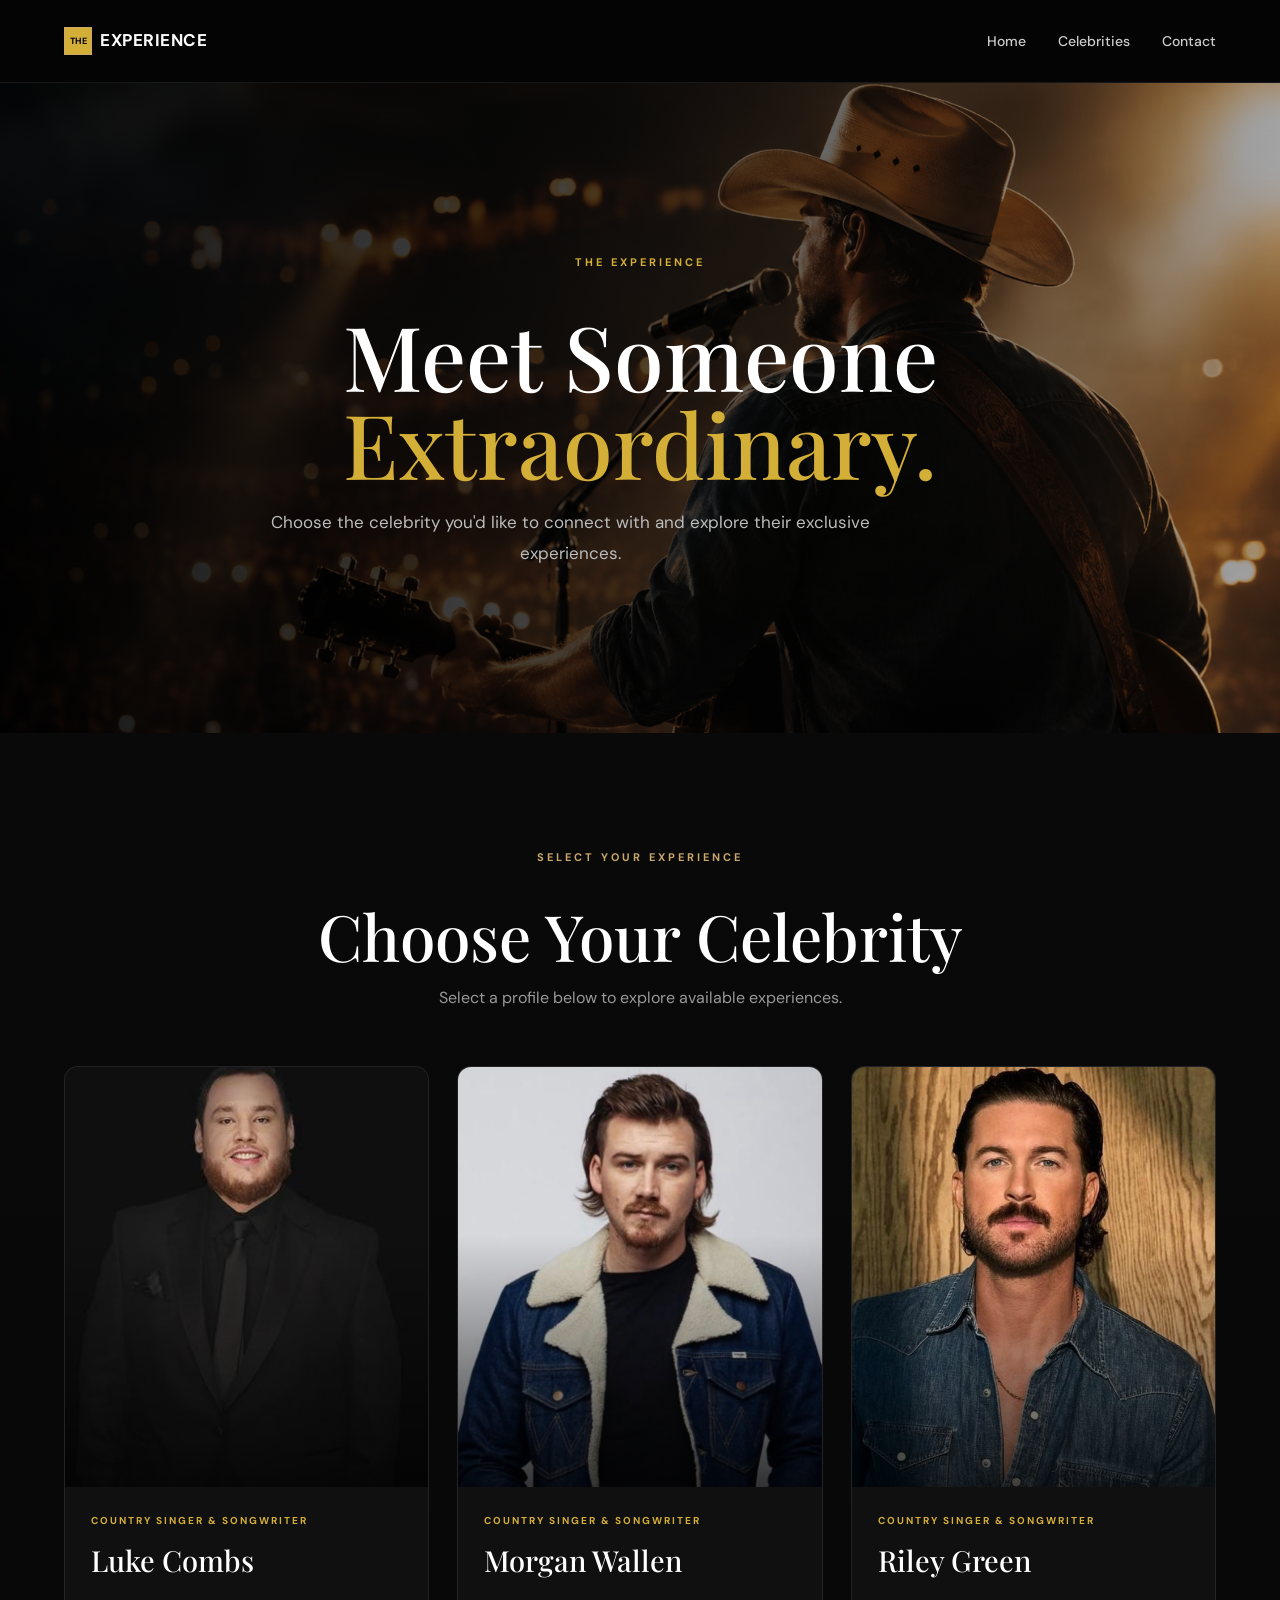
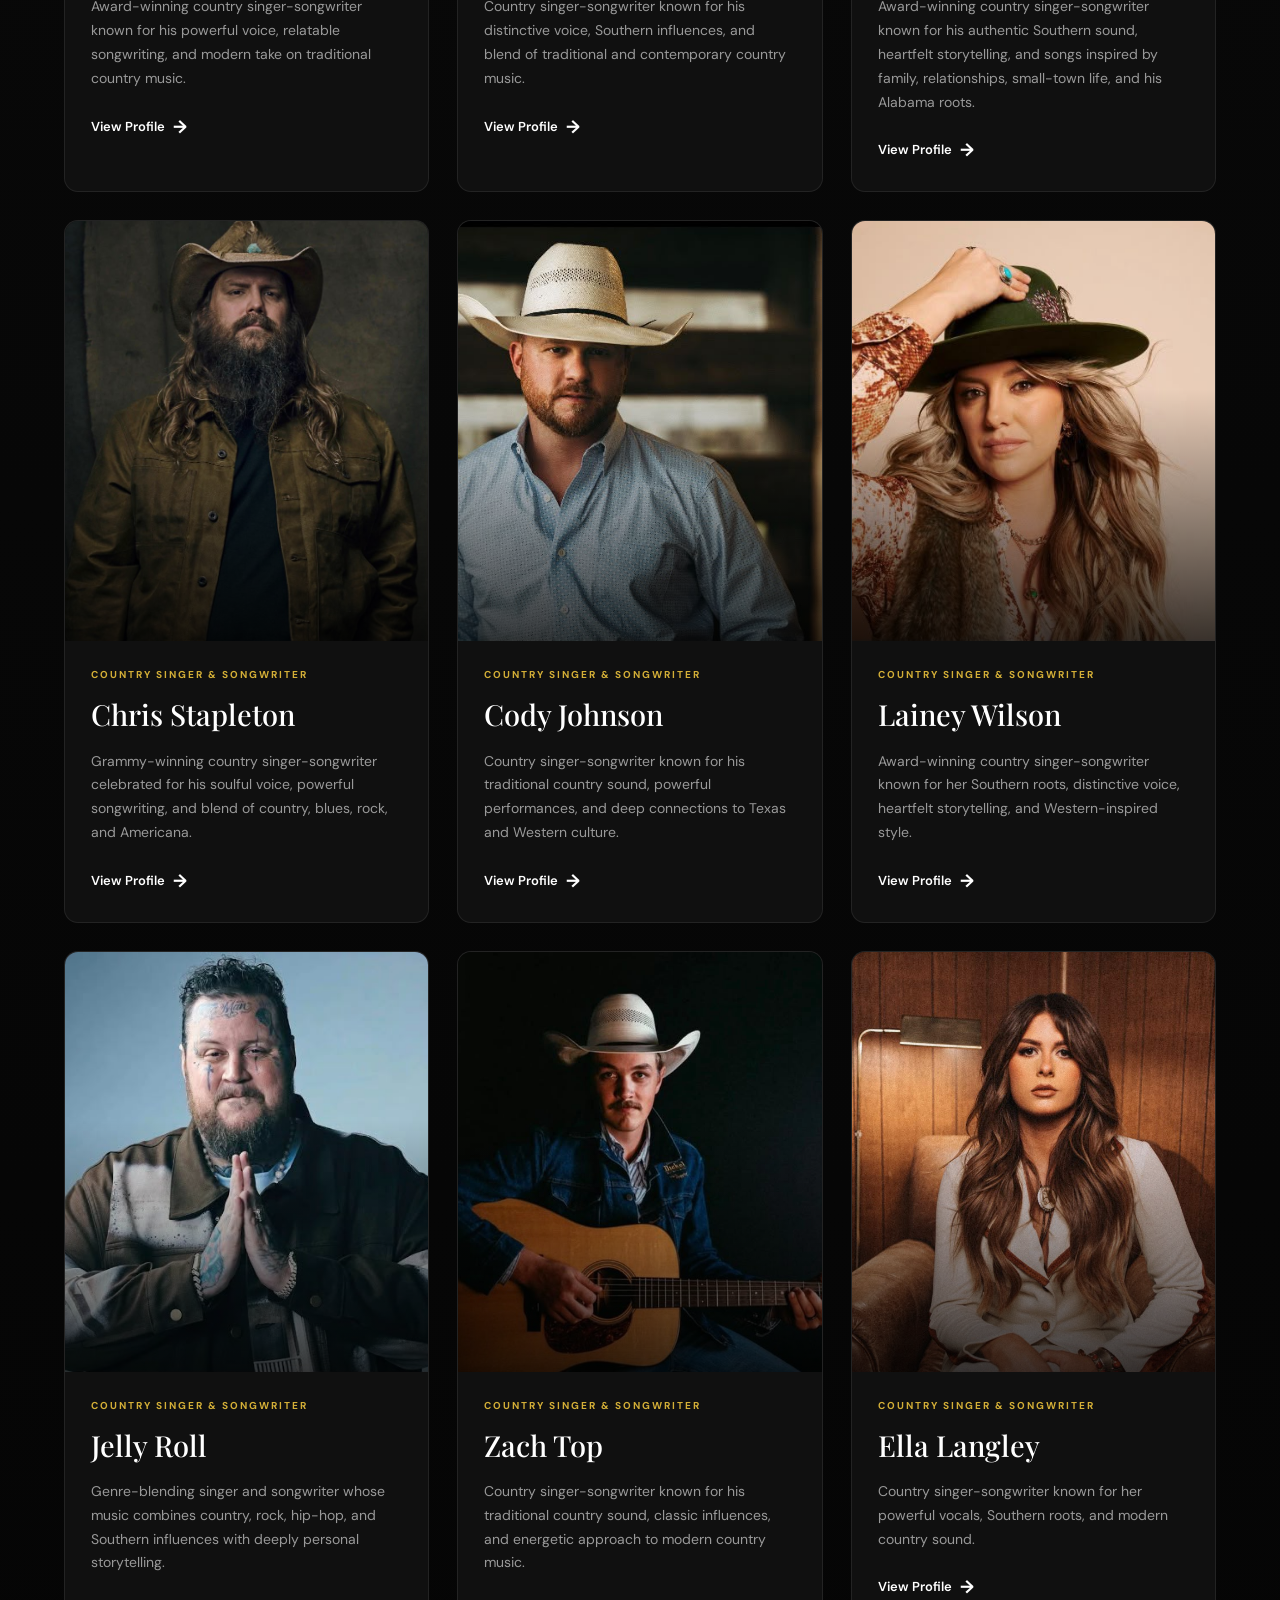
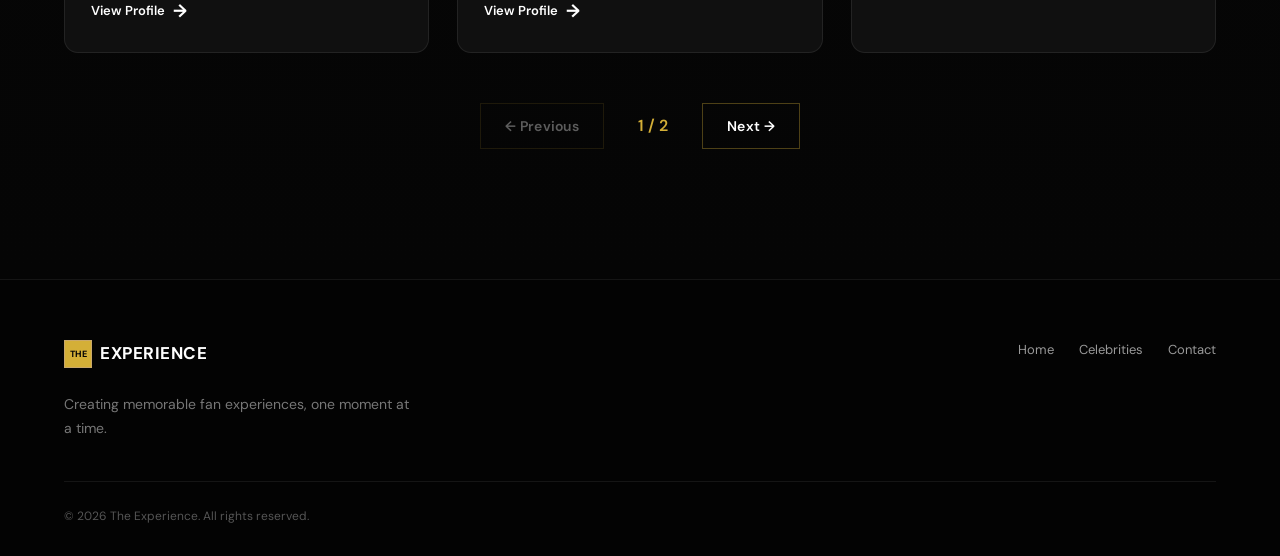
==== commit a22b540d: "update layout" ====
--- a/index.html
+++ b/index.html
@@ -109,6 +109,22 @@
                 <!-- CARDS GENERATED BY JAVASCRIPT -->
 
                 <div class="celebrity-grid" id="celebrityGrid"></div>
+
+                <div class="celebrity-pagination">
+
+                    <button id="previousCelebrities" class="pagination-button" type="button">
+                        ← Previous
+                    </button>
+
+                    <span id="celebrityPageNumber">
+                        1
+                    </span>
+
+                    <button id="nextCelebrities" class="pagination-button" type="button">
+                        Next →
+                    </button>
+
+                </div>
 
             </div>
 
--- a/css/style.css
+++ b/css/style.css
@@ -2114,6 +2114,55 @@
     color: #d4af37;
 }
 
+
+/* =========================================
+   CELEBRITY PAGINATION
+========================================= */
+
+.celebrity-pagination {
+    display: flex;
+    justify-content: center;
+    align-items: center;
+    gap: 24px;
+    margin-top: 50px;
+}
+
+
+.pagination-button {
+    padding: 13px 24px;
+    border: 1px solid rgba(212, 175, 55, 0.35);
+    background: transparent;
+    color: #ffffff;
+    font-family: inherit;
+    font-size: 14px;
+    font-weight: 600;
+    letter-spacing: 0.3px;
+    cursor: pointer;
+    transition: all 0.3s ease;
+}
+
+
+.pagination-button:hover:not(:disabled) {
+    background: #d4af37;
+    color: #111111;
+    border-color: #d4af37;
+}
+
+
+.pagination-button:disabled {
+    opacity: 0.35;
+    cursor: not-allowed;
+}
+
+
+#celebrityPageNumber {
+    min-width: 50px;
+    text-align: center;
+    color: #d4af37;
+    font-weight: 600;
+}
+
+
 /* =========================================================
    MULTI-CELEBRITY HOMEPAGE
    ========================================================= */
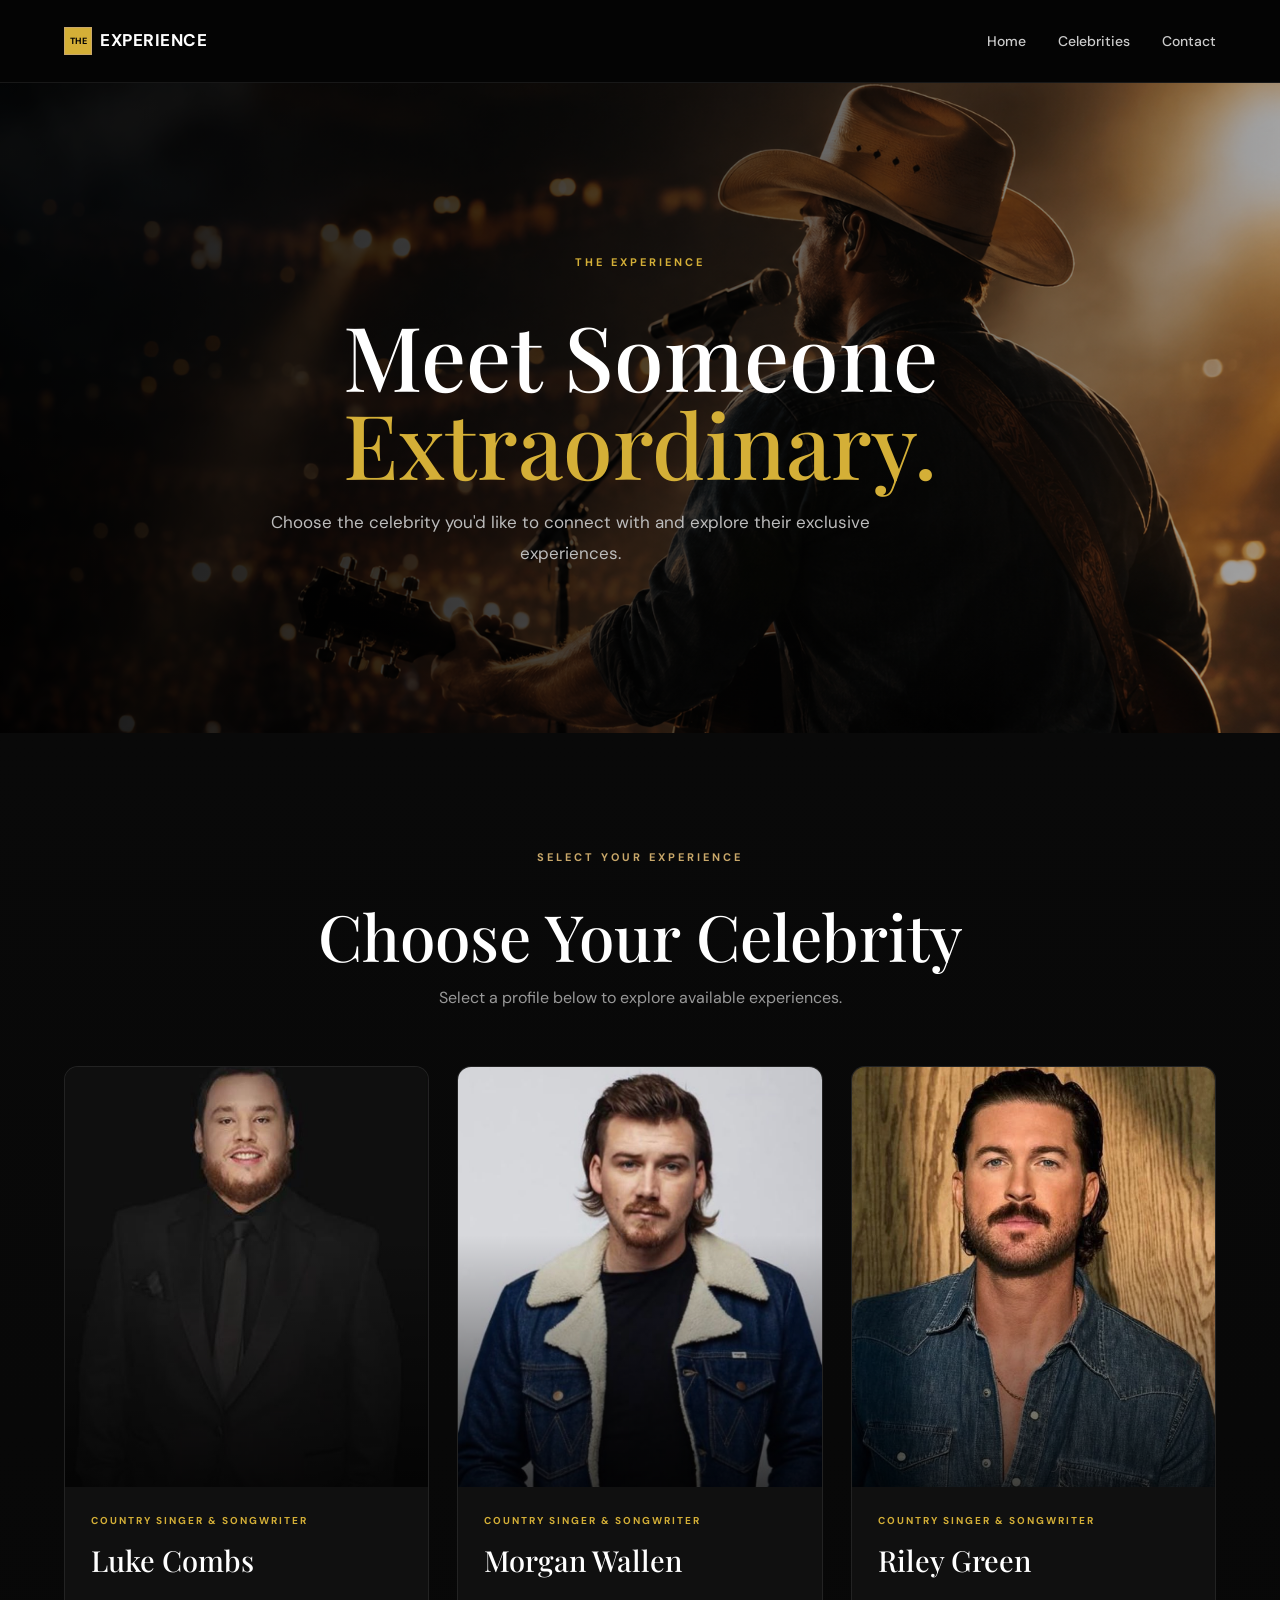
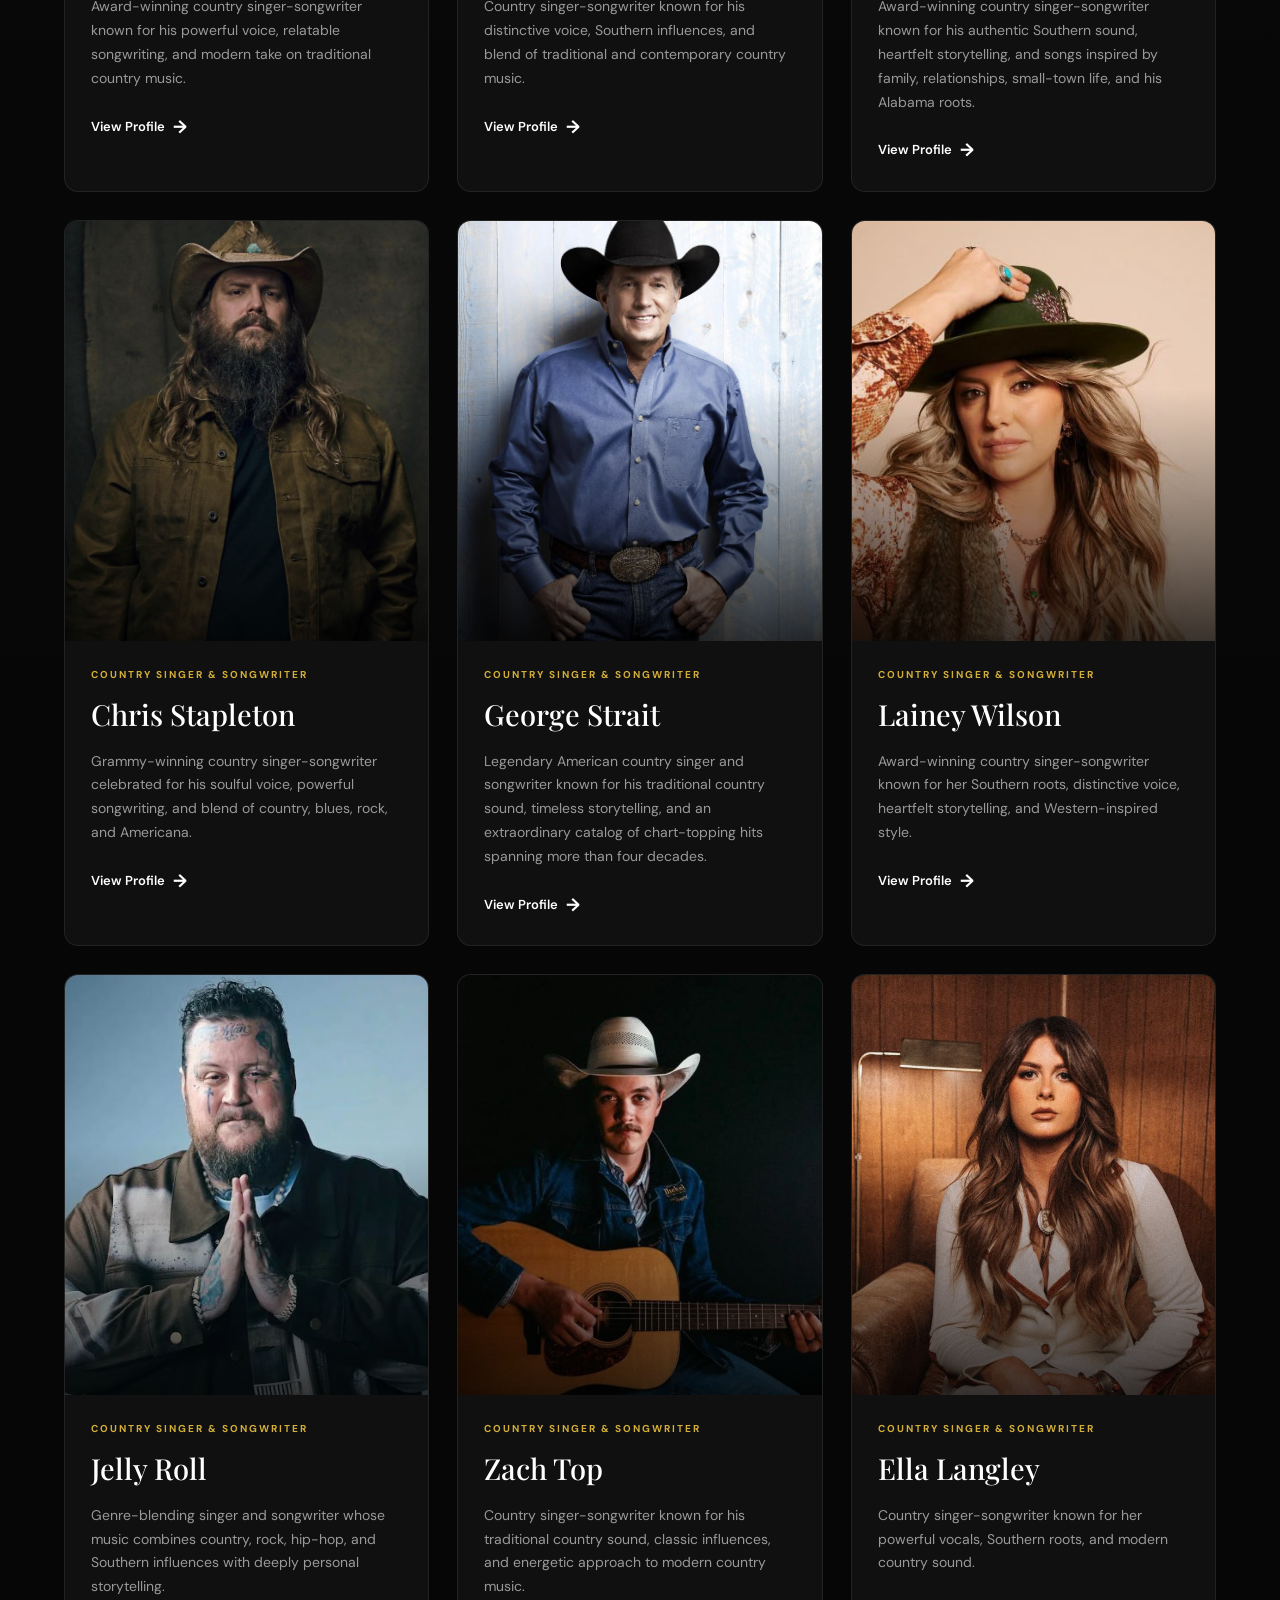
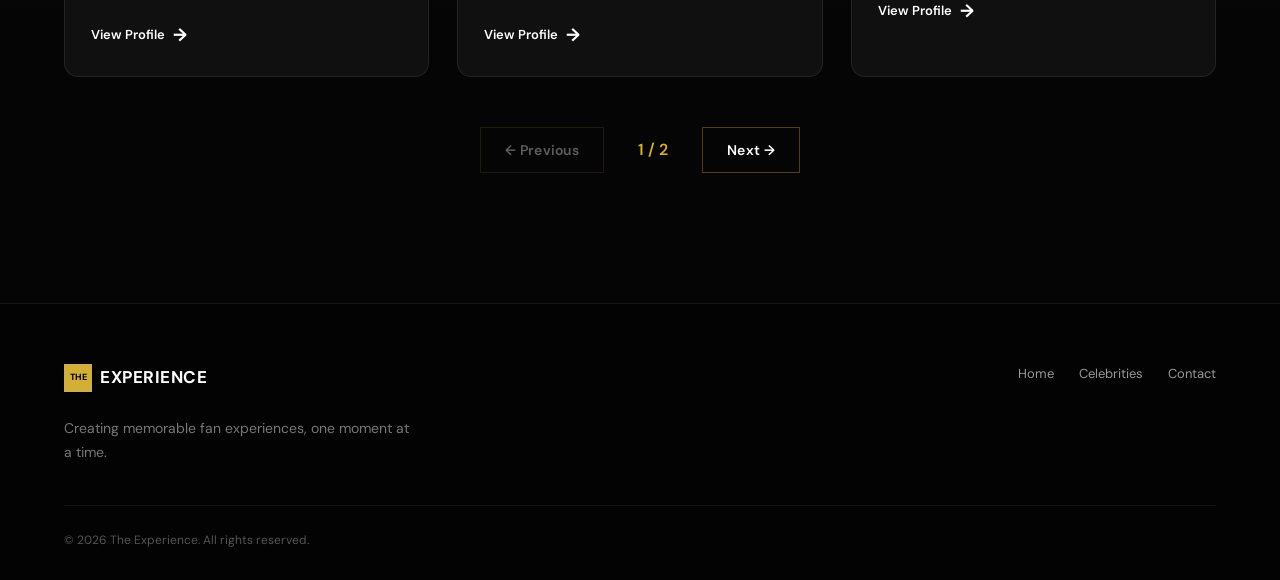
==== commit 82776077: "update layout" ====
--- a/index.html
+++ b/index.html
@@ -184,7 +184,6 @@
         </div>
 
     </footer>
-
 
     <script src="js/celebrities.js"></script>
     <script src="js/script.js"></script>
--- a/css/style.css
+++ b/css/style.css
@@ -1016,7 +1016,7 @@
     padding: 15px;
     border: 1px solid var(--gold);
     color: var(--gold);
-    font-size: 13px;
+    font-size: 18px;
     text-align: center;
 }
 
